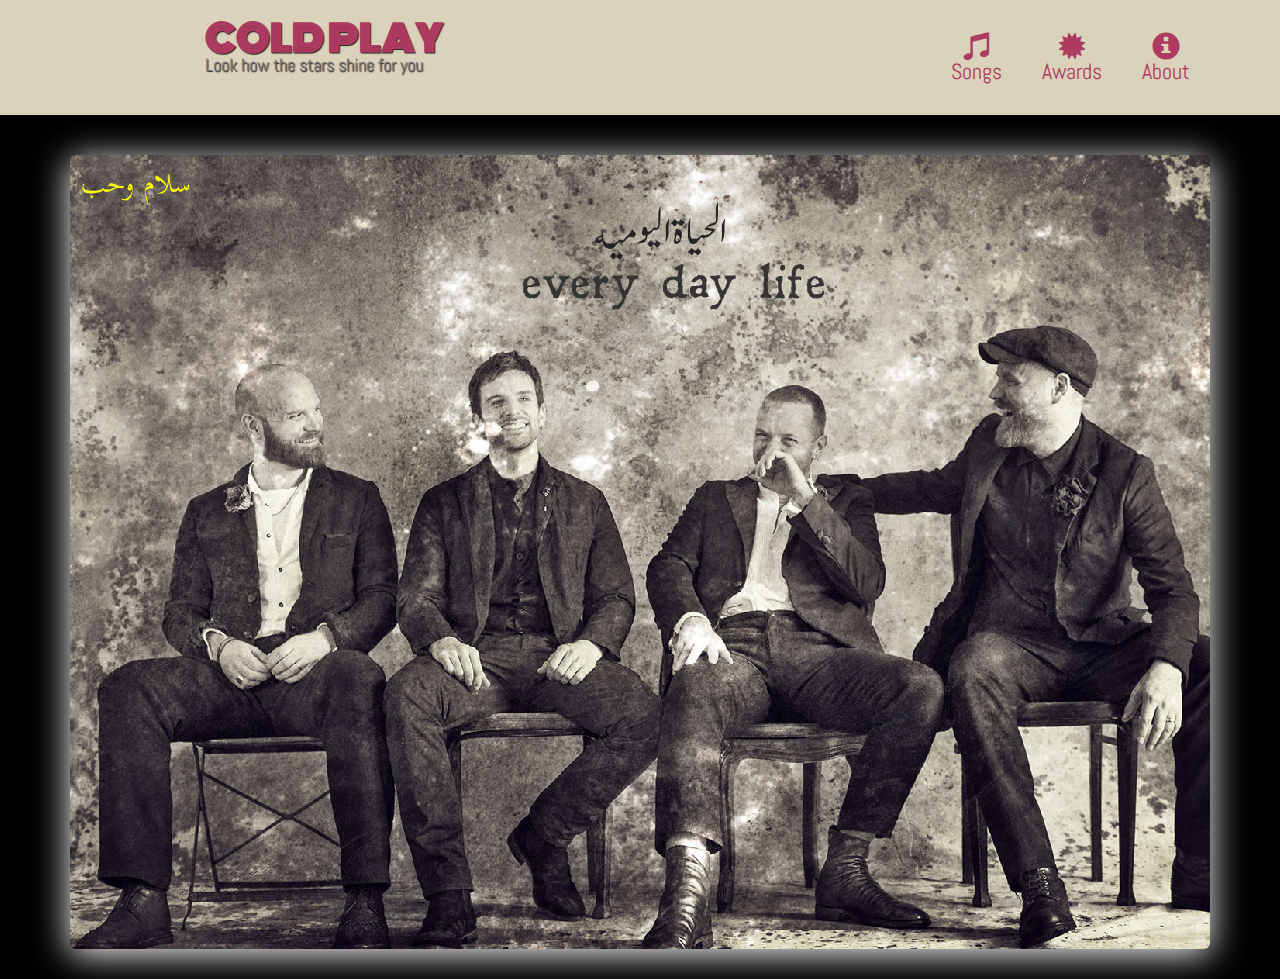
==== project-file/index.html @ b5c2d08d "updated" ====
<!DOCTYPE html>
<html>
<head>
	<meta charset="utf-8">
    <meta http-equiv="X-UA-Compatible" content="IE=edge">
    <meta name="viewport" content="width=device-width, initial-scale=1">
	<title>Cold Play</title>
	<link rel="stylesheet" href="css/bootstrap.min.css">
    <link rel="stylesheet" href="css/style.css">
    <link href='https://fonts.googleapis.com/css?family=Oxygen:400,300,700' rel='stylesheet' type='text/css'>
    <link href='https://fonts.googleapis.com/css?family=Lora' rel='stylesheet' type='text/css'>
    <link href="https://fonts.googleapis.com/css?family=Monoton&display=swap" rel="stylesheet">
    <link href="https://fonts.googleapis.com/css?family=Abel&display=swap" rel="stylesheet">

</head>
<body>
	<header>
		<nav id="header-nav" class="navbar navbar-default">
			<div class="container">
				<div class="navbar-header">
			    	<a href="index.html" class="pull-left visible-md visible-lg">
				    	<div id="logo-image" alt="logo img"></div>
			    	</a>

				    <div class="navbar-brand">
					    <a href="index.html" class=""><h1>Cold Play</h1></a>
					    <p class="noth">Look how the stars shine for you</p>
				    </div>

				    <button type="button" class="navbar-toggle collapsed" data-toggle ="collapse" data-target="#collapsable-nav" aria-expanded="false">
				    	<span class="icon-bar"></span>
				    	<span class="icon-bar"></span>
				    	<span class="icon-bar"></span>
				    </button>
				</div>

		<div id="collapsable-nav" class="collapse navbar-collapse">
          <ul id="nav-list" class="nav navbar-nav navbar-right">
            <li>
              <a href="songs.html">
                <span class="glyphicon glyphicon-music"></span><br class="hidden-xs">
                Songs
              </a>
            </li>

            <li>
              <a href="awards.html">
                <span class="glyphicon glyphicon-certificate"></span> <br class="hidden-xs">
                Awards 
              </a>
            </li>

            <li>
              <a href="about.html">
                <span class="glyphicon glyphicon-info-sign"></span><br class="hidden-xs">
                About
              </a>
            </li>
          </ul>
        </div>

        
			</div>
		</nav>
	</header>

	<div id="main-content" class="container">
		<div class="jumbotron">
			<img src="images/e_768.png" alt="every day life" class="img-responsive visible-xs">
		</div>
	</div>


    <!-- jQuery (Bootstrap JS plugins depend on it) -->
  <script src="js/jquery-2.1.4.min.js"></script>
  <script src="js/bootstrap.min.js"></script>
  <script src="js/script.js"></script>
</body>
</html>
---- project-file/css/style.css ----
body{
	font-size: 17px ; 
	background-color: black ;
	/*background: url('../images/layer.png') no-repeat black ;*/
	color: #fff ;
    font-family: 'Abel', sans-serif;
}

#header-nav {
  background-color: #DBD2BB;
  border-radius: 0;
  border: 0;
}

#logo-image{
    background: url('../images/logo.png')no-repeat ;
    width: 135px ; 
    height: 115px ;
    margin: 0;   	
}
.navbar-brand {
	padding-top: 25px;
}
.navbar-brand h1 { /* cold play */
  font-family: 'Monoton', cursive;
  color: #AD3A60;
  font-size: 2em;
  text-transform: uppercase;
  font-weight: bold;
  text-shadow: 1px 1px 1px #222;
  margin-top: 0;
  margin-bottom: 0;
  line-height: .75;
}
.navbar-brand a:hover , .navbar-brand a:hover {
	text-decoration: none;
}
.noth { /*look how the shine */
	margin-top: 3px ;
	font-weight: 500;
	text-shadow: 1px 1px 1px #222 ;
}

#nav-list {
	margin-top: 12px ;
}
#nav-list  a{
	text-align: center; 
	font-size: 18px ;
	color:#AD3A60;   
}
#collapsable-nav a{
	font-size: 1.3em ; 
}

#nav-list span {
	font-size: 28px ; 
}
#nav-list li {
margin: 5px ; 	
}

#nav-list a:hover{
	background : #FFF3DF ;
}

.navbar-header button.navbar-toggle, .navbar-header .icon-bar {
  border: 1px solid #61122f;
}

.navbar-header button.navbar-toggle {
  clear: both;
  position: relative;
  top: -25px ;  
}

.container .jumbotron {
	margin-top: 20px ;
	padding: 0px ;
	box-shadow: 0 5px 35px white ;
}

@media (min-width: 1200px) {
  .container .jumbotron{
  	background: url('../images/e_1200.png') no-repeat;
  	height: 794px ;
   }
}

@media (min-width: 992px) and (max-width: 1199px){
	.container .jumbotron {
		background: url('../images/e992.png') no-repeat;
		height: 656px ;
	}
}
@media (min-width: 768px) and (max-width: 991px) {
	.container .jumbotron {
		background: url('../images/e_768.png') no-repeat;
		height: 508px ;
	}
}
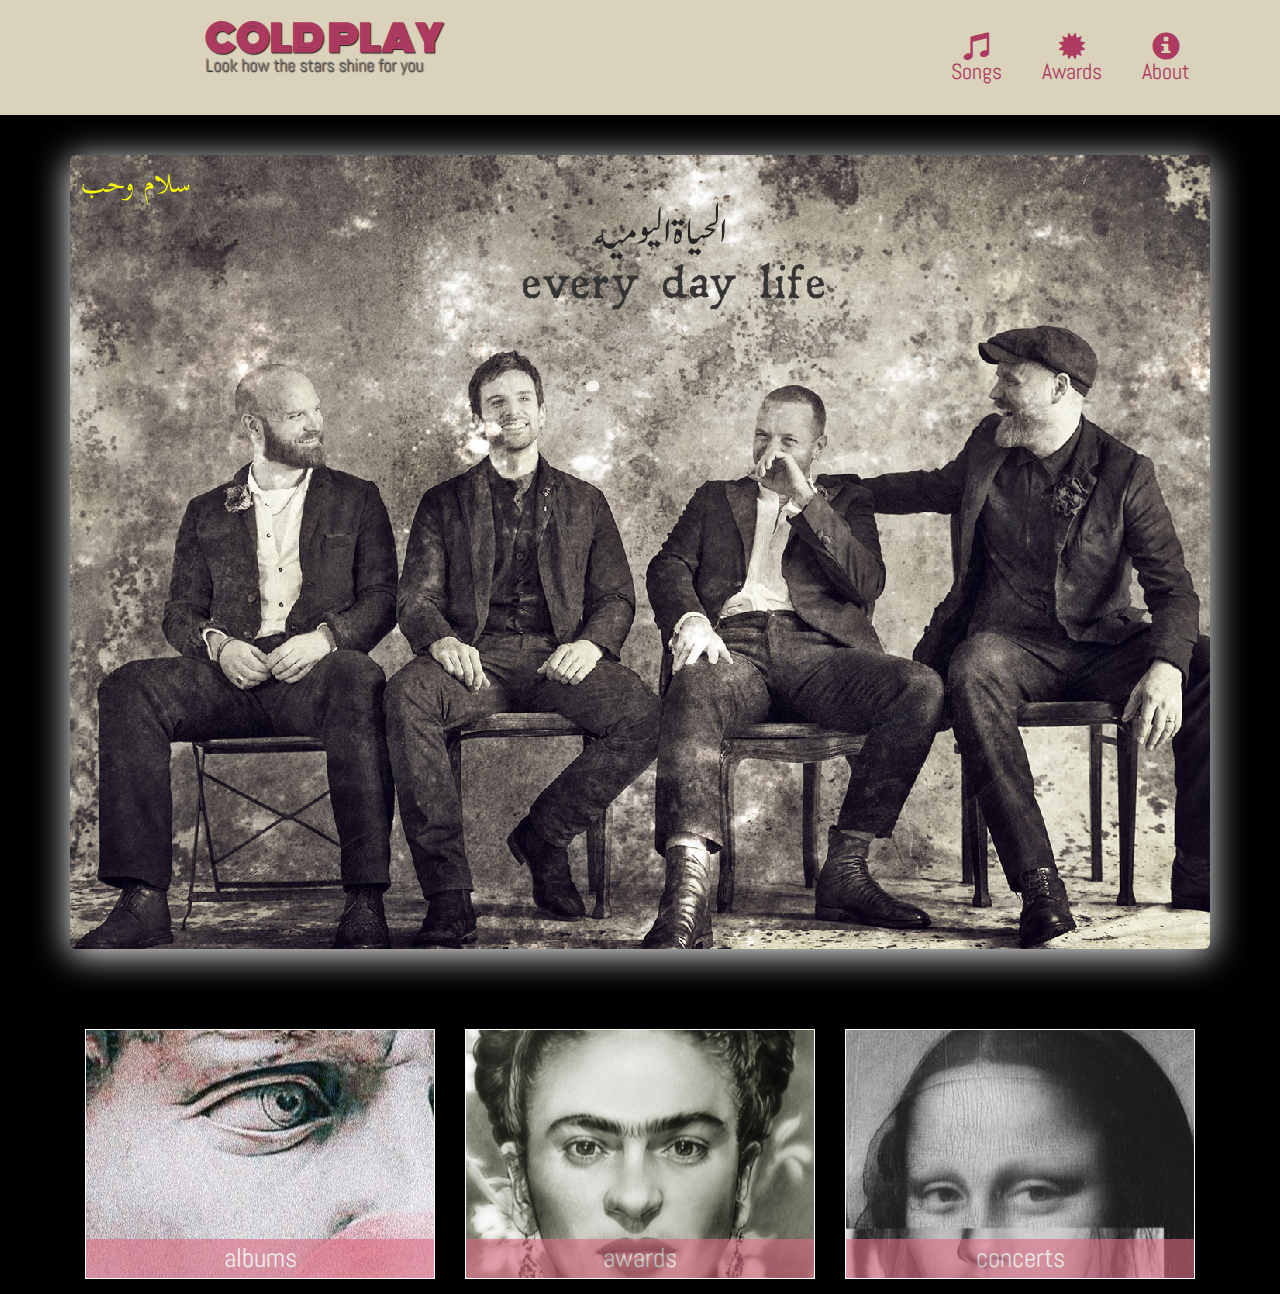
==== commit dc3438bd: "updated" ====
--- a/project-file/index.html
+++ b/project-file/index.html
@@ -70,6 +70,26 @@
 		</div>
 	</div>
 
+	<div class="container" id="home-tiles" >
+		<div  id="wrap" class="col-md-4 col-sm-6 col-xs-12">
+			<a href="albums.html" alt="albums">
+				<div id="albums-tile"><span>albums</span></div>
+			</a>
+		</div>
+
+		<div id="wrap" class="col-md-4 col-sm-6 col-xs-12">
+			<a href="awards.html" alt="awards">
+				<div id="awards-tile"><span>awards</span></div>
+			</a>
+		</div>
+
+		<div id="wrap" class="col-md-4 col-sm-12 col-xs-12">
+			<a href="concerts.html" alt="concerts">
+				<div id="concerts-tile"><span>concerts</span></div>
+			</a>
+		</div>
+	</div>
+
 
     <!-- jQuery (Bootstrap JS plugins depend on it) -->
   <script src="js/jquery-2.1.4.min.js"></script>
--- a/project-file/css/style.css
+++ b/project-file/css/style.css
@@ -79,12 +79,60 @@
 	padding: 0px ;
 	box-shadow: 0 5px 35px white ;
 }
+#home-tiles {
+	margin-top: 50px ; 
+}
+#albums-tile ,  #awards-tile , #concerts-tile {
+	height: 250px ;
+	padding: 0 ;
+	margin-bottom: 25px ;
+	margin-top: 45px ; 
+	position: relative ; 
+	background-color: white ;
+	border: 1px solid white ; 
+	overflow: hidden;  
+	margin: 0 auto 15px;
+
+}
+
+#albums-tile:hover, #awards-tile:hover, #concerts-tile:hover {
+	box-shadow: 0 1px 5px 1px white ;
+}
+
+#albums-tile {
+	background: url('../images/albums.png') no-repeat;
+	background-position: center; 
+}
+
+#awards-tile {
+	background: url('../images/awards.png') no-repeat;
+	background-position: center;
+}
+
+#concerts-tile {
+	background: url('../images/about.png') no-repeat;
+	background-position: center;
+}
+
+#albums-tile span ,  #awards-tile span , #concerts-tile span {
+	position: absolute;
+    bottom: 0;
+    width: 100% ;
+    right: 0;   
+	text-align: center;
+	background-color: #DC6B82 ;
+	opacity: .6 ;
+	font-size: 1.6em ;
+	color: #fff 
+}
+
 
 @media (min-width: 1200px) {
   .container .jumbotron{
   	background: url('../images/e_1200.png') no-repeat;
   	height: 794px ;
    }
+
 }
 
 @media (min-width: 992px) and (max-width: 1199px){
@@ -98,5 +146,18 @@
 		background: url('../images/e_768.png') no-repeat;
 		height: 508px ;
 	}
+	#concerts-tile {
+		width: 60% ;
+	}
 } 
 
+@media (max-width: 767px)and (min-width: 450px) {
+	#home-tiles{
+		width: 67%;
+	}
+}
+@media (max-width: 449px) {
+	#home-tiles{
+		width: 400px ;
+	}
+}
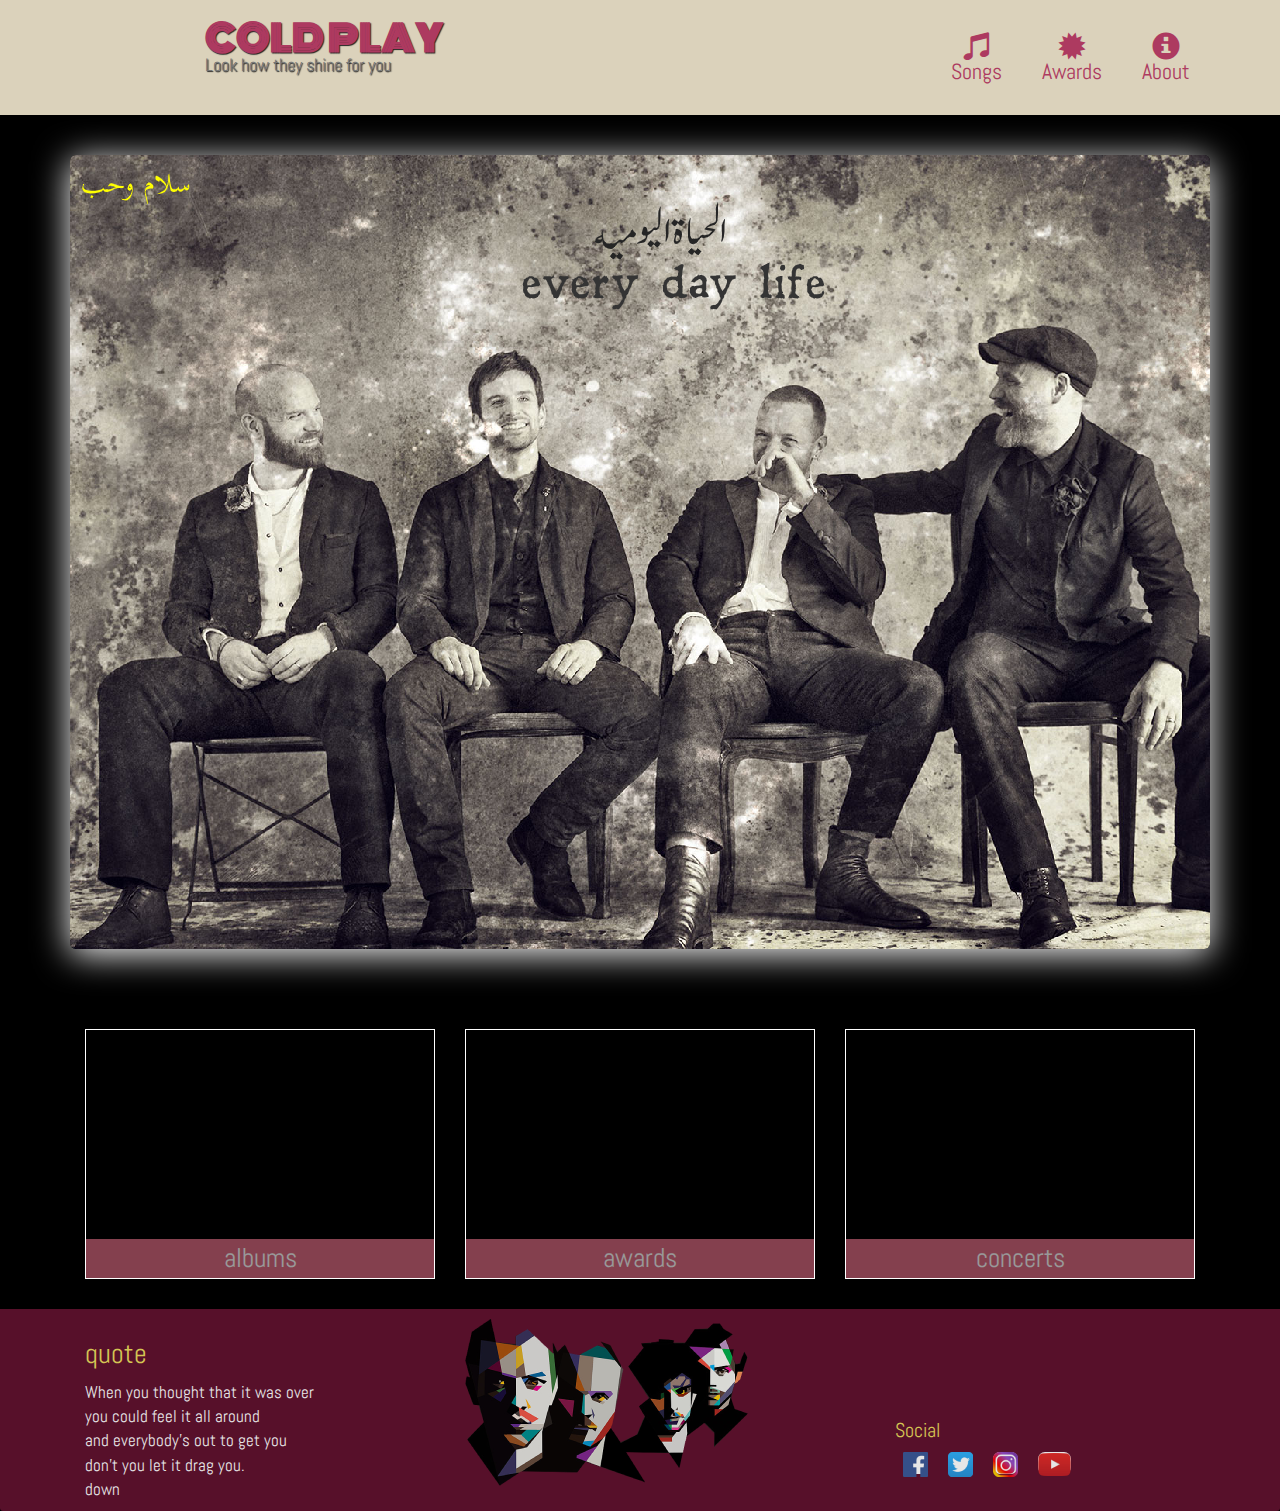
==== commit ba416611: "updated" ====
--- a/project-file/index.html
+++ b/project-file/index.html
@@ -24,7 +24,7 @@
 
 				    <div class="navbar-brand">
 					    <a href="index.html" class=""><h1>Cold Play</h1></a>
-					    <p class="noth">Look how the stars shine for you</p>
+					    <p class="noth">Look how they shine for you</p>
 				    </div>
 
 				    <button type="button" class="navbar-toggle collapsed" data-toggle ="collapse" data-target="#collapsable-nav" aria-expanded="false">
@@ -90,6 +90,53 @@
 		</div>
 	</div>
 
+	<footer class="panel-footer">
+		<div class="container" id="foott">
+			<div>
+			<section class="col-sm-4">
+				<span class="quote">
+					<h1 class="h-title">
+						quote
+					</h1>
+					When you thought that it was over <br>
+					you could feel it all around <br>
+					and everybody's out to get you<br>
+					don't you let it drag you. <br>
+					down 
+				</span>
+			</section>
+
+			<section class="col-sm-4">
+				<span class="photo-back">
+					<img src="images/back1.png">
+				</span>
+			</section>
+
+			<section class="col-sm-4" class="wraper">
+				<span class="social">
+					<h1 class="social-title">
+						Social
+					</h1>
+					<a href="https://www.facebook.com/coldplay" target="_blank" class="face-tile"><img src="images/facebook.png"></a>
+
+					<a href="https://twitter.com/coldplay/" target="_blank" class="twitter-tile"><img src="images/twitter.png"></a>
+
+					<a href="https://www.instagram.com/coldplay/" target="_blank" class="insta-tile"><img src="images/insta.png"></a>
+
+					<a href="https://www.youtube.com/user/ColdplayVEVO" target="_blank" class="youtube-tile"><img src="images/youtube.png"></a>
+				</span>
+			</section>
+		</div>
+
+		<div class="rights">
+			<span>
+				
+			</span>
+		</div>
+
+		</div>
+	</footer>
+
 
     <!-- jQuery (Bootstrap JS plugins depend on it) -->
   <script src="js/jquery-2.1.4.min.js"></script>
--- a/project-file/css/style.css
+++ b/project-file/css/style.css
@@ -96,7 +96,7 @@
 }
 
 #albums-tile:hover, #awards-tile:hover, #concerts-tile:hover {
-	box-shadow: 0 1px 5px 1px white ;
+	box-shadow: 0 1px 15px 2px white ;
 }
 
 #albums-tile {
@@ -126,6 +126,43 @@
 	color: #fff 
 }
 
+.panel-footer {
+	background-color: #61122f ;
+	margin-top: 15px ;
+	border-top: 0 ;
+	opacity: .9 ;
+}
+.h-title{
+	font-size: 28px;
+	color: #EADC5E;
+}
+
+.wraper {
+	position:relative; 
+}
+.social {
+	margin-left: 50px ;
+	position: absolute;
+	top: 80px ;
+
+}
+
+.social-title {
+	color: #EADC5E;
+	font-size: 20px ;
+	margin-bottom: 10px;
+}
+
+
+
+.face-tile , .twitter-tile , .insta-tile , .youtube-tile {
+    background-color: white; 
+	padding: 0 ;
+	border-radius: 7px ;
+	margin: 8px ; 
+}
+
+
 
 @media (min-width: 1200px) {
   .container .jumbotron{
@@ -153,11 +190,23 @@
 
 @media (max-width: 767px)and (min-width: 450px) {
 	#home-tiles{
-		width: 67%;
-	}
-}
-@media (max-width: 449px) {
+		width: 450px;
+	}
+}
+@media (max-width: 449px) and (min-width: 380px) {
 	#home-tiles{
 		width: 400px ;
 	}
 }
+ @media (max-width: 379px){
+ 	#home-tiles {
+ 		width: 300px ; 
+ 	}
+
+ 	#albums-tile ,  #awards-tile , #concerts-tile {
+ 		height: 200px ; 
+ 	}
+ 	.navbar-brand {
+ 		font-size: 0.85em ;
+ 	}
+}
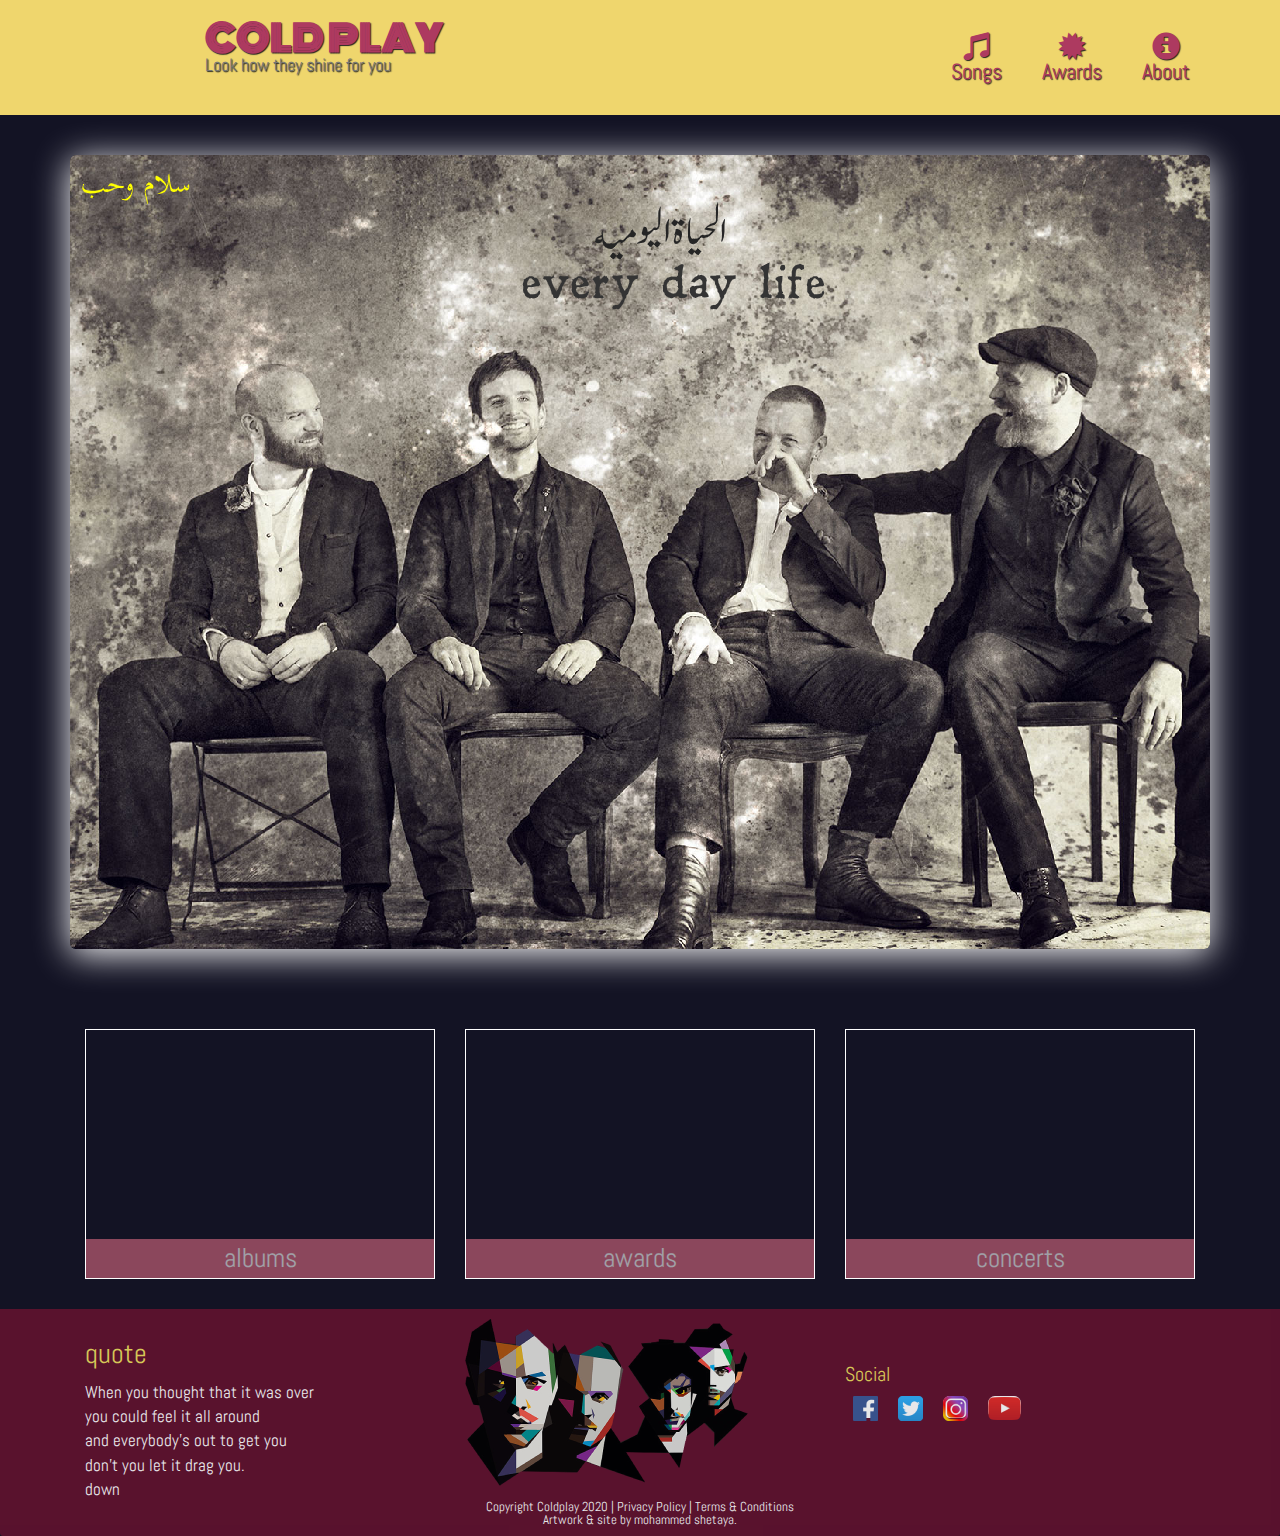
==== commit a8a1aa4b: "updated" ====
--- a/project-file/index.html
+++ b/project-file/index.html
@@ -93,7 +93,7 @@
 	<footer class="panel-footer">
 		<div class="container" id="foott">
 			<div>
-			<section class="col-sm-4">
+			<section class="col-md-4 col-sm-6 col-xs-12">
 				<span class="quote">
 					<h1 class="h-title">
 						quote
@@ -106,13 +106,13 @@
 				</span>
 			</section>
 
-			<section class="col-sm-4">
-				<span class="photo-back">
-					<img src="images/back1.png">
-				</span>
+			<section class="col-md-4 col-sm-6 col-xs-12">
+				<nav class="photo-back">
+					<img src="images/back1.png" class="img-responsive visible-lg visible-md">
+				</nav>
 			</section>
 
-			<section class="col-sm-4" class="wraper">
+			<section class="col-md-4 col-sm-12 col-xs-12" class="wraper">
 				<span class="social">
 					<h1 class="social-title">
 						Social
@@ -129,9 +129,10 @@
 		</div>
 
 		<div class="rights">
-			<span>
-				
-			</span>
+			<div class="rights-w">
+				Copyright Coldplay 2020 | Privacy Policy | Terms & Conditions<br>
+				Artwork & site by mohammed shetaya.
+			</div>
 		</div>
 
 		</div>
--- a/project-file/css/style.css
+++ b/project-file/css/style.css
@@ -1,13 +1,13 @@
 body{
 	font-size: 17px ; 
-	background-color: black ;
+	background-color: #131324 ;
 	/*background: url('../images/layer.png') no-repeat black ;*/
 	color: #fff ;
     font-family: 'Abel', sans-serif;
 }
 
 #header-nav {
-  background-color: #DBD2BB;
+  background-color: #efd66d;
   border-radius: 0;
   border: 0;
 }
@@ -48,6 +48,7 @@
 	text-align: center; 
 	font-size: 18px ;
 	color:#AD3A60;   
+	text-shadow:  1px 1px 1px #222 ;
 }
 #collapsable-nav a{
 	font-size: 1.3em ; 
@@ -137,20 +138,24 @@
 	color: #EADC5E;
 }
 
+.photo-back{
+	width: 300px ;
+}
+
 .wraper {
-	position:relative; 
-}
+	float: left; 
+}
+
 .social {
 	margin-left: 50px ;
-	position: absolute;
-	top: 80px ;
-
+	bottom: 50px ;
 }
 
 .social-title {
 	color: #EADC5E;
 	font-size: 20px ;
 	margin-bottom: 10px;
+	clear: left;
 }
 
 
@@ -162,6 +167,17 @@
 	margin: 8px ; 
 }
 
+.rights {
+	margin-top: 15px ;
+	clear: both;
+	text-align: center;
+}
+.rights div {
+	line-height: 0.95;
+	font-size: 13px ; 
+}
+
+
 
 
 @media (min-width: 1200px) {
@@ -177,6 +193,11 @@
 		background: url('../images/e992.png') no-repeat;
 		height: 656px ;
 	}
+
+	.waraper {
+		text-align: center;
+	}
+
 }
 @media (min-width: 768px) and (max-width: 991px) {
 	.container .jumbotron {
@@ -186,16 +207,49 @@
 	#concerts-tile {
 		width: 60% ;
 	}
+
+	.photo-back {
+		background: url('../images/back2.png') no-repeat ;
+		background-position: center;
+		height: 133px ; 
+		width: 200px ;
+		margin-top: 30px ;
+	}
+
+	
+	.quote , .photo-back , .social {
+		text-align: center; 
+	}
 } 
 
 @media (max-width: 767px)and (min-width: 450px) {
 	#home-tiles{
 		width: 450px;
 	}
+
+	.panel-footer {
+		text-align: center;
+	}
+
+	.wraper {
+		margin-bottom: 10px ;
+	}
+
+	.rights div {
+		font-size: 0.7em ;
+		opacity: 0.9;
+	}
+
+	.face-tile , .twitter-tile , .insta-tile , .youtube-tile {
+		margin-bottom: 15px ;
+	}	
 }
 @media (max-width: 449px) and (min-width: 380px) {
 	#home-tiles{
 		width: 400px ;
+	}
+	.panel-footer {
+		text-align: center;
 	}
 }
  @media (max-width: 379px){
@@ -209,4 +263,12 @@
  	.navbar-brand {
  		font-size: 0.85em ;
  	}
-}
+
+ 	.panel-footer {
+		text-align: center;
+	}
+	.rights div {
+		font-size: 0.7em ;
+		opacity: 0.9;
+	}
+}
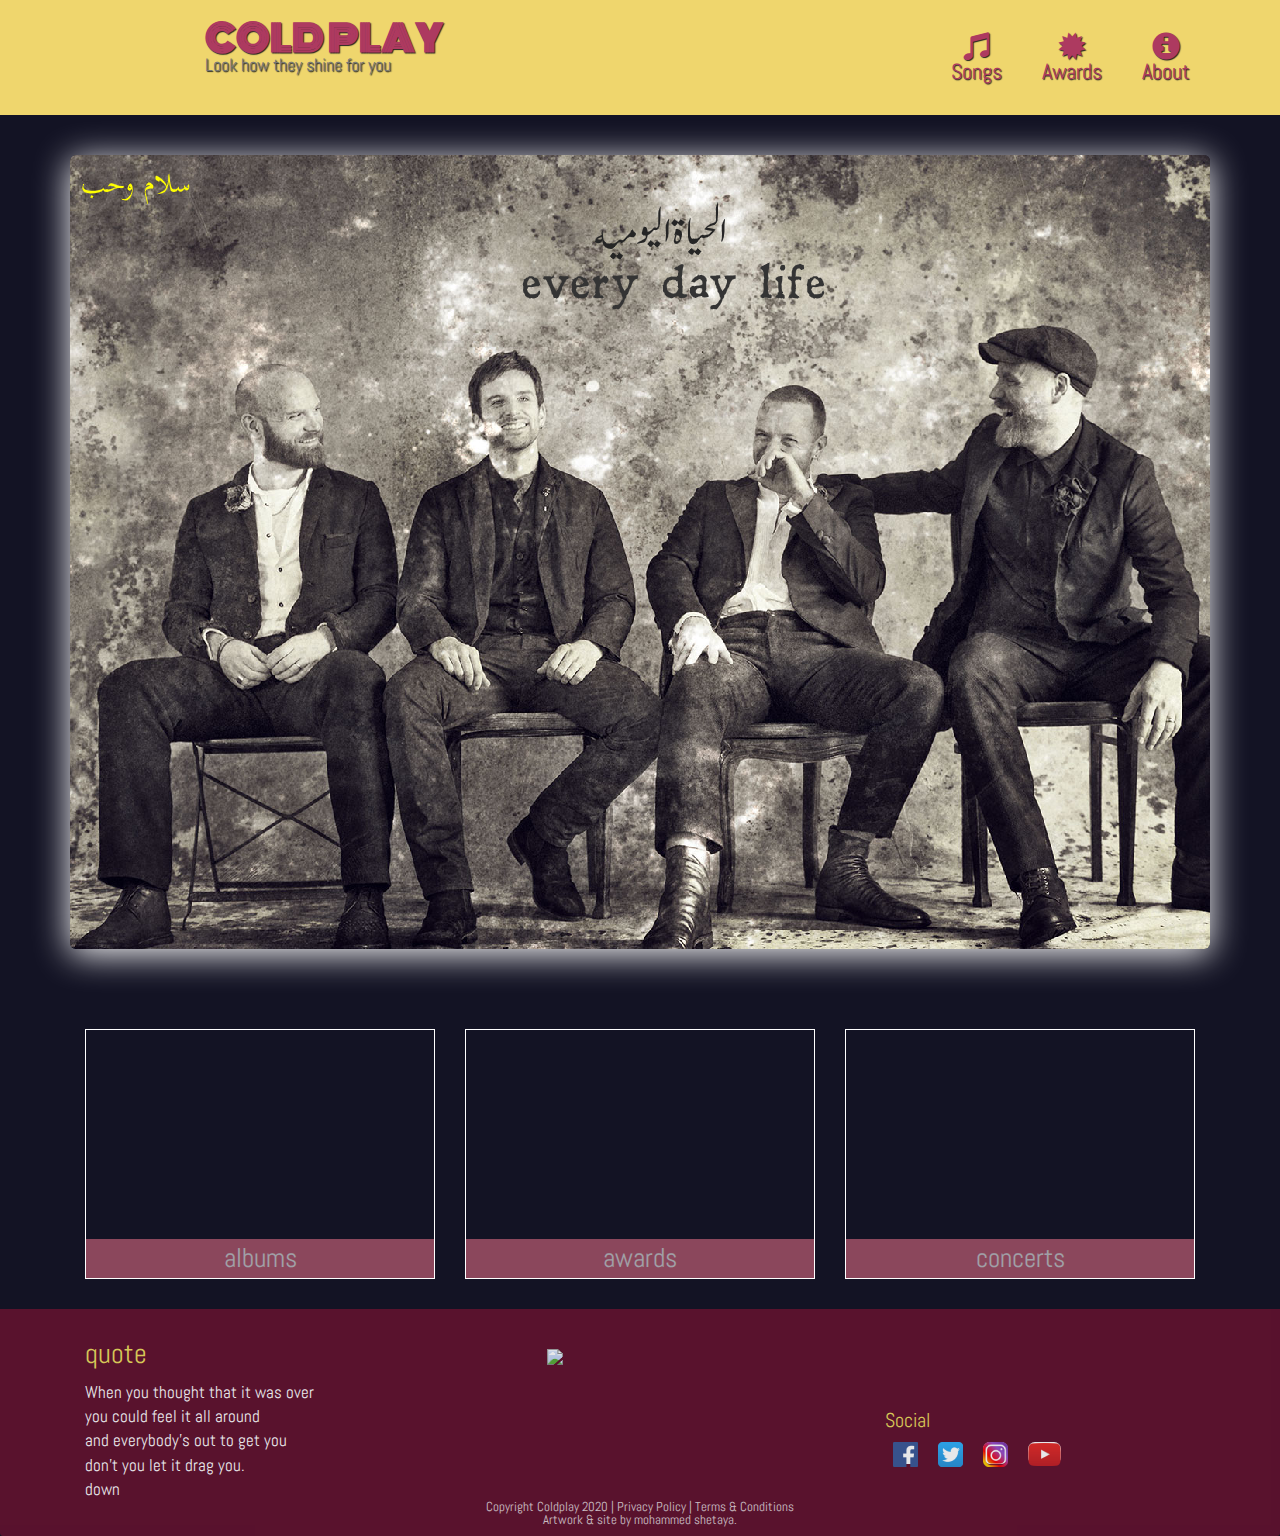
==== commit f062553c: "updated" ====
--- a/project-file/index.html
+++ b/project-file/index.html
@@ -92,7 +92,7 @@
 
 	<footer class="panel-footer">
 		<div class="container" id="foott">
-			<div>
+			<div class="ff">
 			<section class="col-md-4 col-sm-6 col-xs-12">
 				<span class="quote">
 					<h1 class="h-title">
@@ -104,16 +104,20 @@
 					don't you let it drag you. <br>
 					down 
 				</span>
+				<hr class="visible-xs">
 			</section>
 
 			<section class="col-md-4 col-sm-6 col-xs-12">
-				<nav class="photo-back">
-					<img src="images/back1.png" class="img-responsive visible-lg visible-md">
-				</nav>
+				<div class="container">
+				 <div class="photo-back">
+					<img src="images/back2.png" class="img-responsive  visible-lg visible-md visible-sm">
+				</div>
+			</div>
 			</section>
 
-			<section class="col-md-4 col-sm-12 col-xs-12" class="wraper">
-				<span class="social">
+			<section class="col-md-4  col-xs-12">
+				<div class="wra">
+			   	<div class="social">
 					<h1 class="social-title">
 						Social
 					</h1>
@@ -124,7 +128,8 @@
 					<a href="https://www.instagram.com/coldplay/" target="_blank" class="insta-tile"><img src="images/insta.png"></a>
 
 					<a href="https://www.youtube.com/user/ColdplayVEVO" target="_blank" class="youtube-tile"><img src="images/youtube.png"></a>
-				</span>
+				</div>
+				</div>
 			</section>
 		</div>
 
--- a/project-file/css/style.css
+++ b/project-file/css/style.css
@@ -139,18 +139,22 @@
 }
 
 .photo-back{
-	width: 300px ;
+	width: 400px ;
+	padding: 0 ;
+	margin-top: 30px ;
 }
 
 .wraper {
 	float: left; 
 }
 
+.wra {
+	position: relative;
+}
+
 .social {
-	margin-left: 50px ;
-	bottom: 50px ;
-}
-
+	margin-bottom: 15px ;
+}
 .social-title {
 	color: #EADC5E;
 	font-size: 20px ;
@@ -174,11 +178,9 @@
 }
 .rights div {
 	line-height: 0.95;
-	font-size: 13px ; 
-}
-
-
-
+	font-size: 13px ;
+	opacity: 0.8; 
+}
 
 @media (min-width: 1200px) {
   .container .jumbotron{
@@ -186,6 +188,16 @@
   	height: 794px ;
    }
 
+   .photo-back {
+   	margin-left: 67px ;
+   }
+
+   .social{
+   	position: relative;
+   	top: 70px ;
+   	margin-left: 40px ;
+   }
+
 }
 
 @media (min-width: 992px) and (max-width: 1199px){
@@ -194,9 +206,17 @@
 		height: 656px ;
 	}
 
-	.waraper {
-		text-align: center;
-	}
+	.photo-back{
+		margin-top: 30px ;
+		margin-left: 30px ;
+	}
+
+
+   .social{
+   	position: relative;
+   	top: 70px ;
+   	margin-left: 40px ;
+   }
 
 }
 @media (min-width: 768px) and (max-width: 991px) {
@@ -209,17 +229,14 @@
 	}
 
 	.photo-back {
-		background: url('../images/back2.png') no-repeat ;
-		background-position: center;
-		height: 133px ; 
-		width: 200px ;
-		margin-top: 30px ;
-	}
-
-	
-	.quote , .photo-back , .social {
-		text-align: center; 
-	}
+		margin-top: 50px ;
+		margin-left: 50px ;
+	}
+
+	.social {
+		margin-left: 240px ;
+	}
+
 } 
 
 @media (max-width: 767px)and (min-width: 450px) {
@@ -231,18 +248,11 @@
 		text-align: center;
 	}
 
-	.wraper {
-		margin-bottom: 10px ;
-	}
-
 	.rights div {
 		font-size: 0.7em ;
 		opacity: 0.9;
 	}
 
-	.face-tile , .twitter-tile , .insta-tile , .youtube-tile {
-		margin-bottom: 15px ;
-	}	
 }
 @media (max-width: 449px) and (min-width: 380px) {
 	#home-tiles{
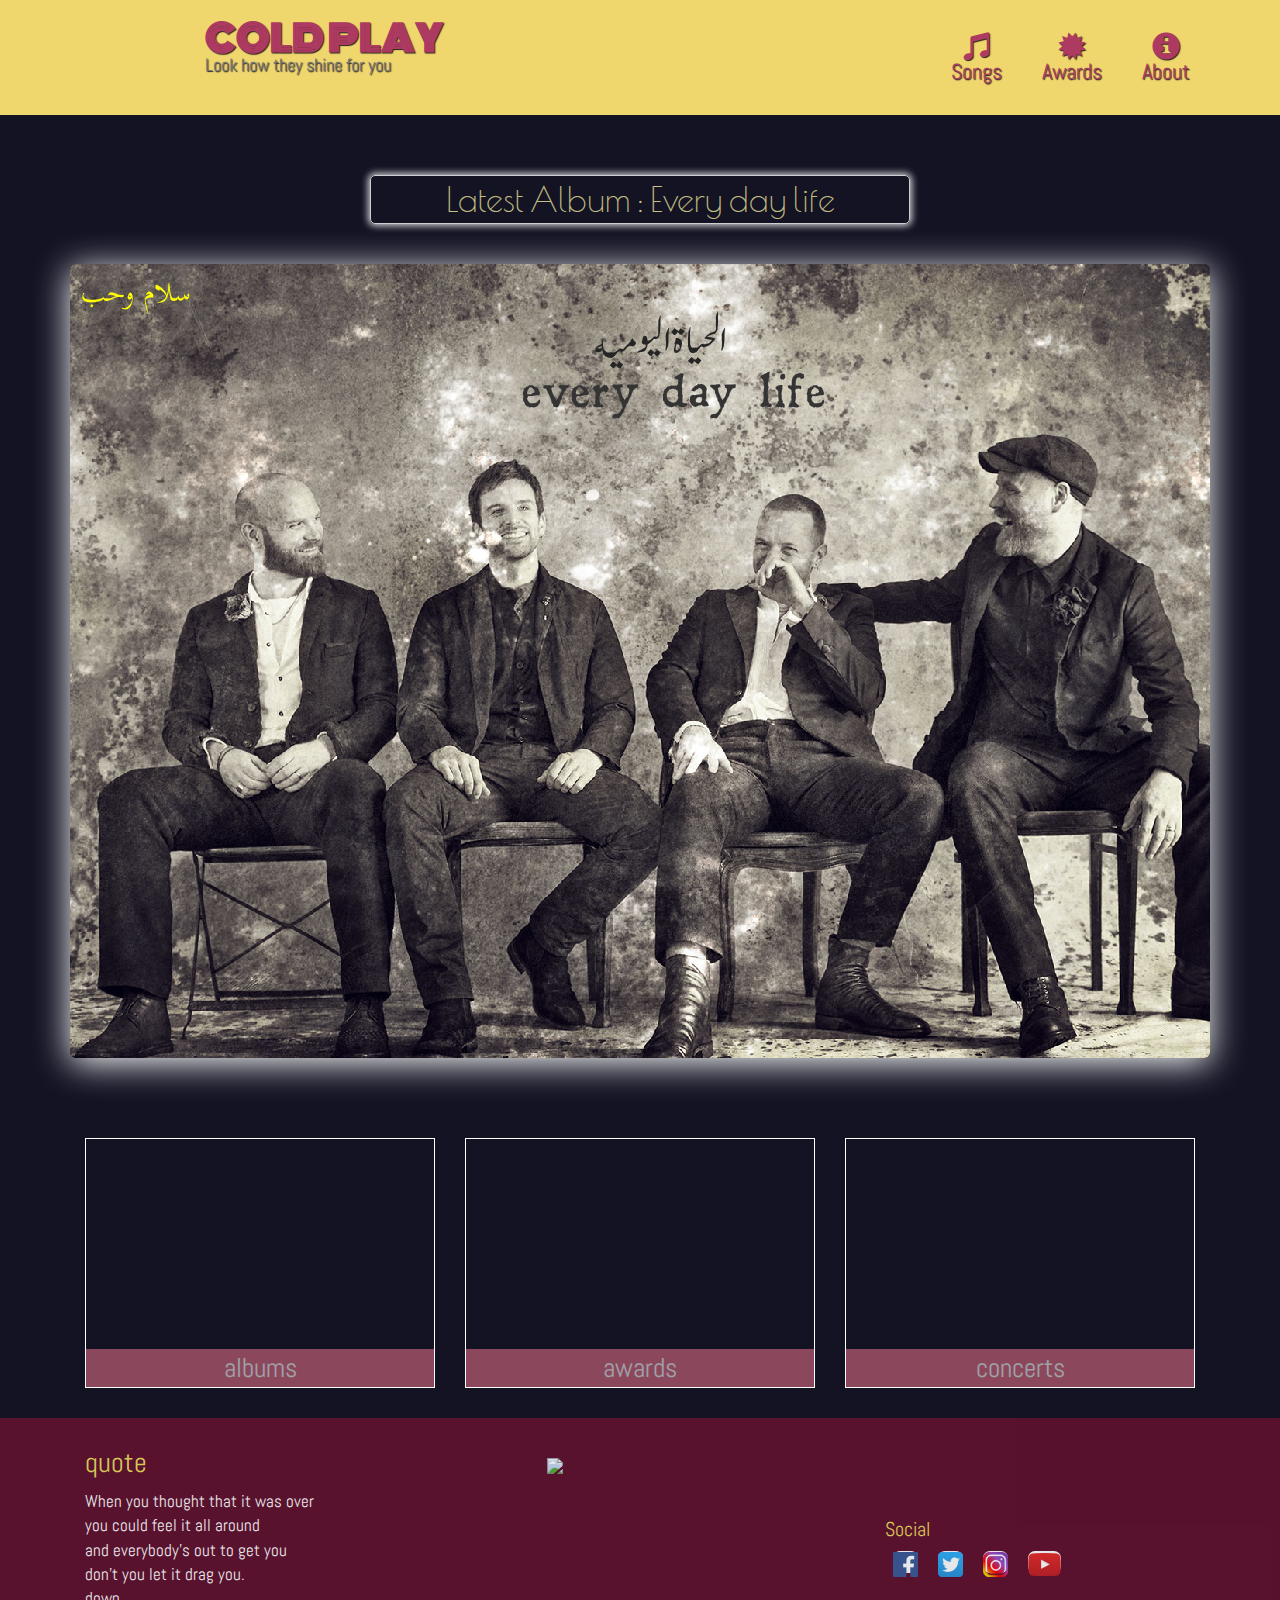
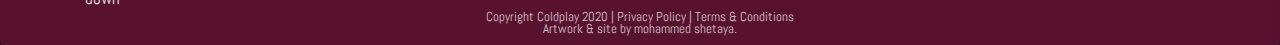
==== commit b91c8cbe: "updated" ====
--- a/project-file/index.html
+++ b/project-file/index.html
@@ -11,8 +11,10 @@
     <link href='https://fonts.googleapis.com/css?family=Lora' rel='stylesheet' type='text/css'>
     <link href="https://fonts.googleapis.com/css?family=Monoton&display=swap" rel="stylesheet">
     <link href="https://fonts.googleapis.com/css?family=Abel&display=swap" rel="stylesheet">
+    <link href="https://fonts.googleapis.com/css?family=Poiret+One&display=swap" rel="stylesheet">
+</head>
 
-</head>
+
 <body>
 	<header>
 		<nav id="header-nav" class="navbar navbar-default">
@@ -65,6 +67,11 @@
 	</header>
 
 	<div id="main-content" class="container">
+		<div class="container" id="exclu">
+		<h1 class="latest">
+			Latest Album : Every day life
+		</h1>
+		</div>
 		<div class="jumbotron">
 			<img src="images/e_768.png" alt="every day life" class="img-responsive visible-xs">
 		</div>
@@ -104,7 +111,7 @@
 					don't you let it drag you. <br>
 					down 
 				</span>
-				<hr class="visible-xs">
+				<hr class="visible-xs" id="fasel">
 			</section>
 
 			<section class="col-md-4 col-sm-6 col-xs-12">
--- a/project-file/css/style.css
+++ b/project-file/css/style.css
@@ -74,6 +74,25 @@
   position: relative;
   top: -25px ;  
 }
+#exclu {
+	margin-top: 20px ;
+	width: 50%; 
+	opacity: .8;
+}
+.latest:hover {
+	background-color: #211E5B; 
+}
+.latest{
+	padding: 5px;
+	text-align: center;
+	font-size: 2em;
+    font-family: 'Poiret One', cursive;
+	margin-bottom: 20px ;
+	color: #F3EB9E ;
+	border: 1px solid white ;
+	box-shadow: 0px 0px  7px 2px white ;
+	border-radius: 5px;
+}
 
 .container .jumbotron {
 	margin-top: 20px ;
@@ -168,7 +187,12 @@
     background-color: white; 
 	padding: 0 ;
 	border-radius: 7px ;
-	margin: 8px ; 
+	margin: 8px ;
+	 
+}
+
+.face-tile:hover , .twitter-tile:hover , .insta-tile:hover , .youtube-tile:hover {
+	box-shadow: 0 1px 3px 2px white ;
 }
 
 .rights {
@@ -220,6 +244,9 @@
 
 }
 @media (min-width: 768px) and (max-width: 991px) {
+	.latest{
+		font-size: 1.5em;
+	}
 	.container .jumbotron {
 		background: url('../images/e_768.png') no-repeat;
 		height: 508px ;
@@ -244,8 +271,16 @@
 		width: 450px;
 	}
 
+	.latest{
+		font-size: 1.5em;
+	}
+
 	.panel-footer {
 		text-align: center;
+	}
+
+	#fasel {
+		margin-bottom : 0;
 	}
 
 	.rights div {
@@ -253,8 +288,12 @@
 		opacity: 0.9;
 	}
 
+
 }
 @media (max-width: 449px) and (min-width: 380px) {
+	.latest{
+		font-size: 1.5em;
+	}
 	#home-tiles{
 		width: 400px ;
 	}
@@ -266,6 +305,10 @@
  	#home-tiles {
  		width: 300px ; 
  	}
+
+ 	.latest{
+		font-size: 1em;
+	}
 
  	#albums-tile ,  #awards-tile , #concerts-tile {
  		height: 200px ; 
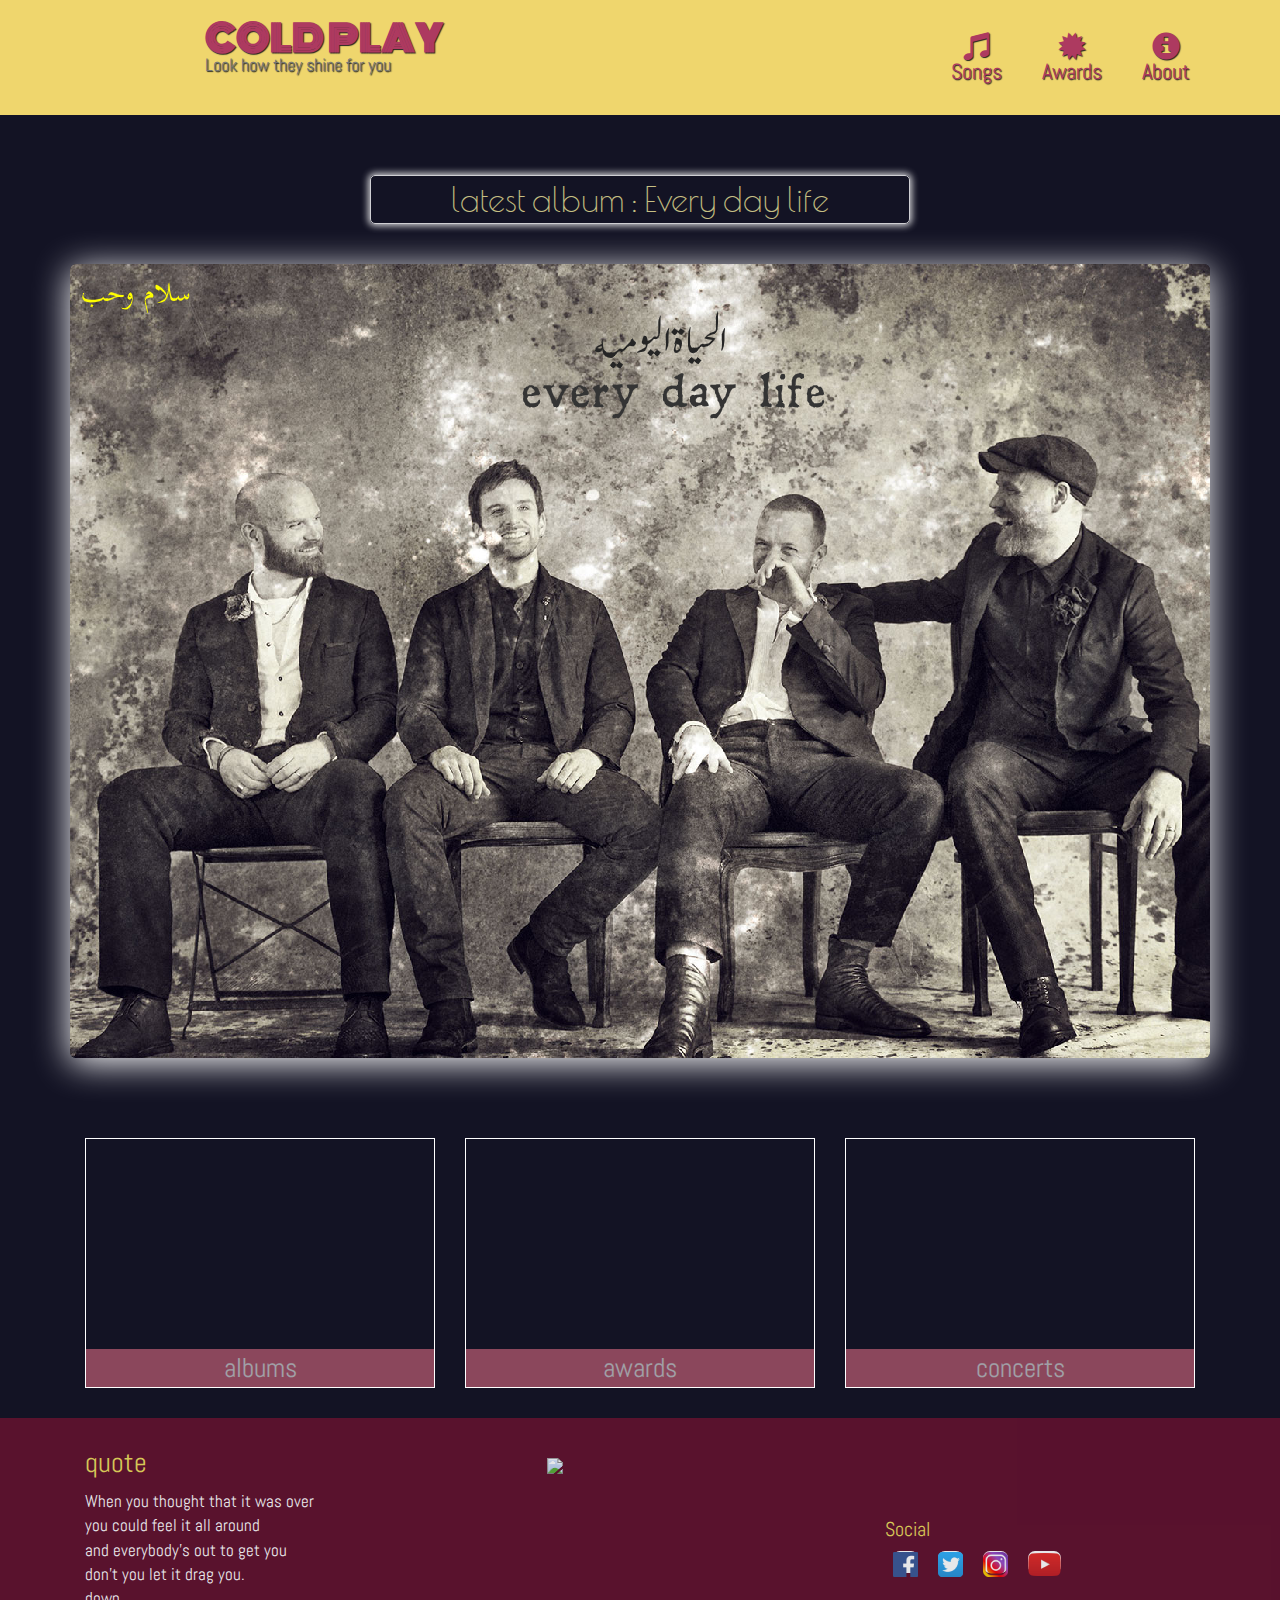
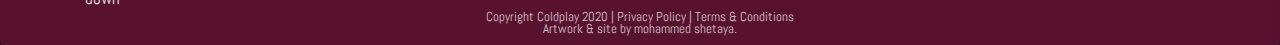
==== commit bb1e8d08: "updated" ====
--- a/project-file/index.html
+++ b/project-file/index.html
@@ -19,7 +19,9 @@
 	<header>
 		<nav id="header-nav" class="navbar navbar-default">
 			<div class="container">
+
 				<div class="navbar-header">
+
 			    	<a href="index.html" class="pull-left visible-md visible-lg">
 				    	<div id="logo-image" alt="logo img"></div>
 			    	</a>
@@ -34,6 +36,7 @@
 				    	<span class="icon-bar"></span>
 				    	<span class="icon-bar"></span>
 				    </button>
+				    
 				</div>
 
 		<div id="collapsable-nav" class="collapse navbar-collapse">
@@ -69,7 +72,7 @@
 	<div id="main-content" class="container">
 		<div class="container" id="exclu">
 		<h1 class="latest">
-			Latest Album : Every day life
+			latest album : Every day life 
 		</h1>
 		</div>
 		<div class="jumbotron">
